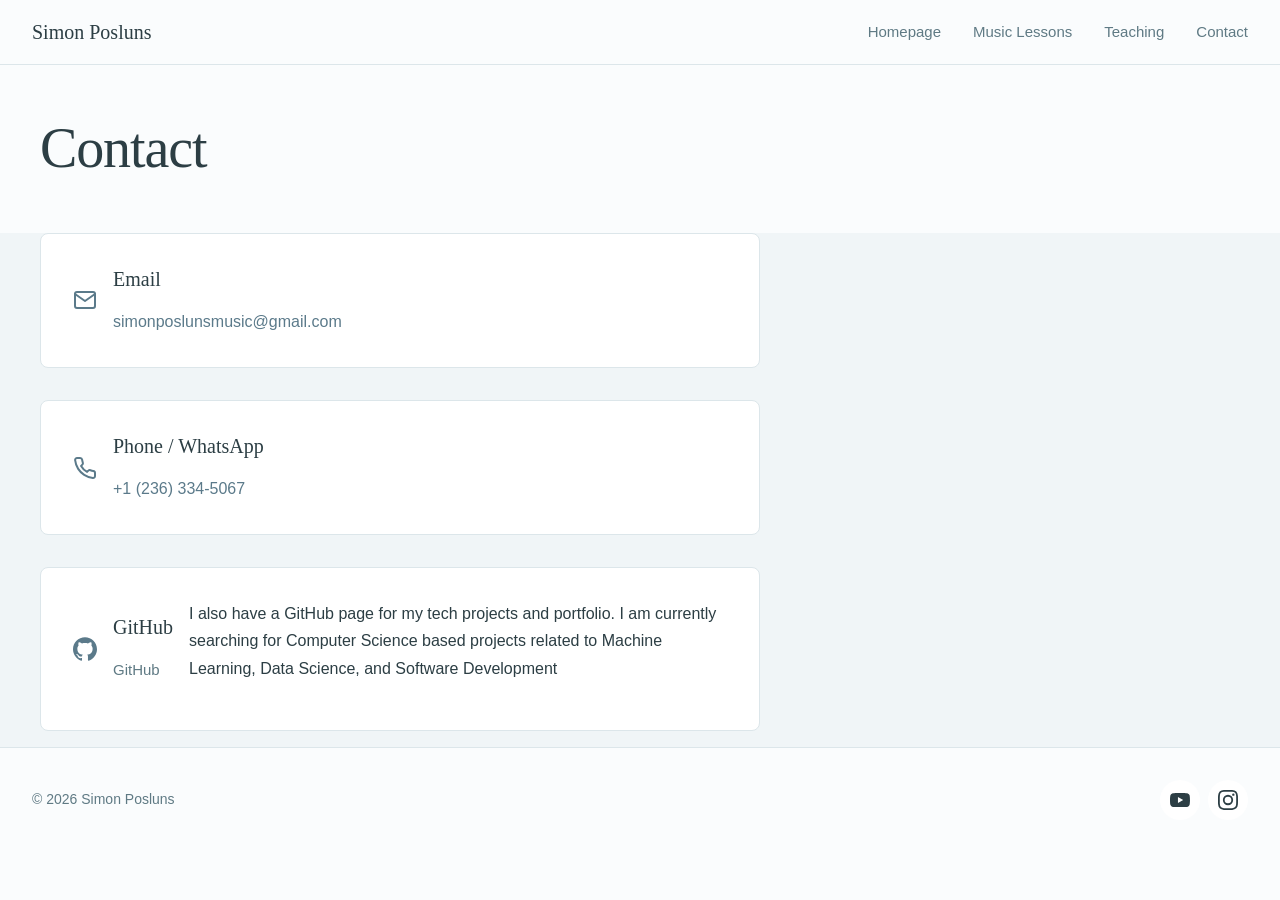
==== contact.html @ f392ac16 "update" ====
<!DOCTYPE html>
<html lang="en">
<head>
    <meta charset="UTF-8">
    <meta name="viewport" content="width=device-width, initial-scale=1.0">
    <meta name="description" content="Contact Simon Posluns">
    <title>Contact - Simon Posluns</title>
    <link rel="stylesheet" href="tooplate-musician-style.css">
</head>
<body>
    <!-- Header -->
    <header class="header">
        <div class="container header-inner">
            <a href="index.html" class="logo">Simon Posluns</a>
            <button class="nav-toggle" aria-label="Toggle navigation" aria-expanded="false">
                <span></span>
                <span></span>
                <span></span>
            </button>
            <nav class="nav" id="nav">
                <ul class="nav-list">
                    <li><a href="index.html" class="nav-link">Homepage</a></li>
                    <li><a href="music-lessons.html" class="nav-link">Music Lessons</a></li>
                    <li><a href="teaching.html" class="nav-link">Teaching</a></li>
                    <li><a href="contact.html" class="nav-link">Contact</a></li>
                </ul>
            </nav>
        </div>
    </header>

    <!-- Hero Section -->
    <section class="hero" id="hero">
        <div class="container">
            <div class="hero-grid">
                <div class="hero-content">
                    <h1>Contact</h1>
                </div>
            </div>
        </div>
    </section>

    <!-- Contact Information Section -->
    <section class="about" id="contact-info">
        <div class="container">
            <div class="contact-details">
                <div class="contact-item github">
                    <svg width="24" height="24" viewBox="0 0 24 24" fill="none" stroke="currentColor" stroke-width="2" stroke-linecap="round" stroke-linejoin="round">
                        <path d="M4 4h16c1.1 0 2 .9 2 2v12c0 1.1-.9 2-2 2H4c-1.1 0-2-.9-2-2V6c0-1.1.9-2 2-2z"></path>
                        <polyline points="22,6 12,13 2,6"></polyline>
                    </svg>
                    <div>
                        <h3>Email</h3>
                        <a href="mailto:simonposlunsmusic@gmail.com">simonposlunsmusic@gmail.com</a>
                    </div>
                </div>
                <div class="contact-item github">
                    <svg width="24" height="24" viewBox="0 0 24 24" fill="none" stroke="currentColor" stroke-width="2" stroke-linecap="round" stroke-linejoin="round">
                        <path d="M22 16.92v3a2 2 0 0 1-2.18 2 19.79 19.79 0 0 1-8.63-3.07 19.5 19.5 0 0 1-6-6 19.79 19.79 0 0 1-3.07-8.67A2 2 0 0 1 4.11 2h3a2 2 0 0 1 2 1.72 12.84 12.84 0 0 0 .7 2.81 2 2 0 0 1-.45 2.11L8.09 9.91a16 16 0 0 0 6 6l1.27-1.27a2 2 0 0 1 2.11-.45 12.84 12.84 0 0 0 2.81.7A2 2 0 0 1 22 16.92z"></path>
                    </svg>
                    <div>
                        <h3>Phone / WhatsApp</h3>
                        <a href="tel:+12363345067">+1 (236) 334-5067</a>
                    </div>
                </div>
                <div class="contact-item github">
                    <svg
                    width="24"
                    height="24"
                    viewBox="0 0 24 24"
                    fill="currentColor"
                    aria-hidden="true"
                    >
                    <path d="M12 0.297c-6.63 0-12 5.373-12 12 0 5.303 3.438 9.8 8.205 11.385 0.6 0.113 0.82-0.258 0.82-0.577 0-0.285-0.01-1.04-0.015-2.04-3.338 0.724-4.042-1.61-4.042-1.61-0.546-1.387-1.333-1.757-1.333-1.757-1.09-0.745 0.082-0.73 0.082-0.73 1.205 0.085 1.84 1.237 1.84 1.237 1.07 1.835 2.809 1.305 3.495 0.998 0.108-0.776 0.418-1.305 0.762-1.605-2.665-0.3-5.466-1.332-5.466-5.93 0-1.31 0.468-2.38 1.235-3.22-0.135-0.303-0.54-1.523 0.105-3.176 0 0 1.005-0.322 3.3 1.23 0.96-0.267 1.98-0.399 3-0.405 1.02 0.006 2.04 0.138 3 0.405 2.28-1.552 3.285-1.23 3.285-1.23 0.645 1.653 0.24 2.873 0.12 3.176 0.765 0.84 1.23 1.91 1.23 3.22 0 4.61-2.805 5.625-5.475 5.92 0.435 0.375 0.825 1.11 0.825 2.235 0 1.61-0.015 2.905-0.015 3.295 0 0.315 0.21 0.69 0.825 0.57C20.565 22.092 24 17.592 24 12.297c0-6.627-5.373-12-12-12"/>
                    </svg>
                    <div>
                        <h3>GitHub</h3>
                        <a href="https://github.com/simonp221" class="nav-link" target="_blank" rel="noopener noreferrer">GitHub</a>
                    </div>
                    <p>I also have a GitHub page for my tech projects and portfolio. I am currently searching for Computer Science based projects related to Machine Learning, Data Science, and Software Development</p>
                </div>
            </div>
        </div>
    </section>

    <!-- Footer -->
    <footer class="footer">
        <div class="container footer-content">
            <p class="footer-copyright">© 2026 Simon Posluns</p>
            <div class="social-links">
                                <a href="https://www.youtube.com/@simonposlunsmusic"
                                class="social-link"
                                aria-label="YouTube"
                                target="_blank"
                                rel="noopener noreferrer">
                                    <svg width="20" height="20" viewBox="0 0 24 24" fill="currentColor">
                                        <path d="M23.498 6.186a3.016 3.016 0 0 0-2.122-2.136C19.505 3.545 12 3.545 12 3.545s-7.505 0-9.377.505A3.017 3.017 0 0 0 .502 6.186C0 8.07 0 12 0 12s0 3.93.502 5.814a3.016 3.016 0 0 0 2.122 2.136c1.871.505 9.376.505 9.376.505s7.505 0 9.377-.505a3.015 3.015 0 0 0 2.122-2.136C24 15.93 24 12 24 12s0-3.93-.502-5.814zM9.545 15.568V8.432L15.818 12l-6.273 3.568z"/>
                                    </svg>
                                </a>

                                <a href="https://www.instagram.com/simonposlunsmusic"
                                class="social-link"
                                aria-label="Instagram"
                                target="_blank"
                                rel="noopener noreferrer">
                                    <svg width="20" height="20" viewBox="0 0 24 24" fill="currentColor">
                                        <path d="M12 2.163c3.204 0 3.584.012 4.85.07 3.252.148 4.771 1.691 4.919 4.919.058 1.265.069 1.645.069 4.849 0 3.205-.012 3.584-.069 4.849-.149 3.225-1.664 4.771-4.919 4.919-1.266.058-1.644.07-4.85.07-3.204 0-3.584-.012-4.849-.07-3.26-.149-4.771-1.699-4.919-4.92-.058-1.265-.07-1.644-.07-4.849 0-3.204.013-3.583.07-4.849.149-3.227 1.664-4.771 4.919-4.919 1.266-.057 1.645-.069 4.849-.069zM12 0C8.741 0 8.333.014 7.053.072 2.695.272.273 2.69.073 7.052.014 8.333 0 8.741 0 12c0 3.259.014 3.668.072 4.948.2 4.358 2.618 6.78 6.98 6.98C8.333 23.986 8.741 24 12 24c3.259 0 3.668-.014 4.948-.072 4.354-.2 6.782-2.618 6.979-6.98.059-1.28.073-1.689.073-4.948 0-3.259-.014-3.667-.072-4.947-.196-4.354-2.617-6.78-6.979-6.98C15.668.014 15.259 0 12 0zm0 5.838a6.162 6.162 0 1 0 0 12.324 6.162 6.162 0 0 0 0-12.324zM12 16a4 4 0 1 1 0-8 4 4 0 0 1 0 8zm6.406-11.845a1.44 1.44 0 1 0 0 2.881 1.44 1.44 0 0 0 0-2.881z"/>
                                    </svg>
                                </a>
                            </div>
    </footer>

    <script src="tooplate-musician-script.js"></script>
</body>
</html>
---- tooplate-musician-style.css ----
@charset "utf-8";
/* CSS Document 

Tooplate 2155 Modern Musician

https://www.tooplate.com/view/2155-modern-musician

*/
:root {
	/* Colors */
	--color-primary: #5b7a8a;
	--color-primary-light: #e8f0f3;
	--color-primary-dark: #3d5561;
	--color-text: #2c3e44;
	--color-text-light: #5f7a84;
	--color-bg: #fafcfd;
	--color-bg-alt: #f0f5f7;
	--color-white: #ffffff;
	--color-border: #dce6ea;

	/* Typography */
	--font-main: -apple-system, BlinkMacSystemFont, "Segoe UI", Roboto, "Helvetica Neue", Arial, sans-serif;
	--font-heading: "Georgia", "Times New Roman", serif;

	/* Spacing */
	--space-xs: 0.5rem;
	--space-sm: 1rem;
	--space-md: 2rem;
	--space-lg: 4rem;
	--space-xl: 6rem;

	/* Layout */
	--max-width: 1400px;
	--border-radius: 8px;
}

/* ===========================================
           Reset & Base Styles
           =========================================== */
*,
*::before,
*::after {
	box-sizing: border-box;
	margin: 0;
	padding: 0;
}

html {
	scroll-behavior: smooth;
}

body {
	font-family: var(--font-main);
	font-size: 1rem;
	line-height: 1.7;
	color: var(--color-text);
	background-color: var(--color-bg);
}

img {
	max-width: 100%;
	height: auto;
	display: block;
}

a {
	color: var(--color-primary);
	text-decoration: none;
	transition: color 0.2s ease;
}

a:hover {
	color: var(--color-primary-dark);
}

/* ===========================================
           Typography
           =========================================== */
h1,
h2,
h3,
h4 {
	font-family: var(--font-heading);
	font-weight: 400;
	line-height: 1.3;
	color: var(--color-text);
}

h1 {
	font-size: clamp(2.5rem, 5vw, 3.5rem);
	letter-spacing: -0.02em;
}

h2 {
	font-size: clamp(1.75rem, 3vw, 2.25rem);
	margin-bottom: var(--space-md);
}

h3 {
	font-size: 1.25rem;
	margin-bottom: var(--space-sm);
}

p {
	margin-bottom: var(--space-sm);
}

/* ===========================================
           Layout Components
           =========================================== */
.container {
	width: 100%;
	max-width: var(--max-width);
	margin: 0 auto;
	padding: 0 var(--space-md);
}

section {
	padding: 0 var(--space-xs);
}

.section-label {
	font-family: var(--font-main);
	font-size: 0.75rem;
	font-weight: 600;
	letter-spacing: 0.1em;
	text-transform: uppercase;
	color: var(--color-primary);
	margin-bottom: var(--space-xs);
}

/* ===========================================
           Buttons
           =========================================== */
.btn {
	display: inline-block;
	padding: 0.875rem 1.75rem;
	font-family: var(--font-main);
	font-size: 0.9375rem;
	font-weight: 500;
	text-align: center;
	border: none;
	border-radius: var(--border-radius);
	cursor: pointer;
	transition: all 0.2s ease;
}

.btn-primary {
	background-color: var(--color-primary);
	color: var(--color-white);
}

.btn-primary:hover {
	background-color: var(--color-primary-dark);
	color: var(--color-white);
}

.btn-secondary {
	background-color: transparent;
	color: var(--color-text);
	border: 1px solid var(--color-border);
}

.btn-secondary:hover {
	background-color: var(--color-bg-alt);
	border-color: var(--color-text-light);
	color: var(--color-text);
}

.btn-group {
	display: flex;
	flex-wrap: wrap;
	gap: var(--space-sm);
}

/* ===========================================
           Header & Navigation
           =========================================== */
.header {
	position: fixed;
	top: 0;
	left: 0;
	right: 0;
	background-color: rgba(250, 252, 253, 0.95);
	backdrop-filter: blur(8px);
	z-index: 100;
	border-bottom: 1px solid var(--color-border);
}

.header-inner {
	display: flex;
	align-items: center;
	justify-content: space-between;
	height: 4rem;
}

.logo {
	font-family: var(--font-heading);
	font-size: 1.25rem;
	color: var(--color-text);
}

.nav-list {
	display: flex;
	gap: var(--space-md);
	list-style: none;
}

.nav-link {
	font-size: 0.9375rem;
	color: var(--color-text-light);
}

.nav-link:hover {
	color: var(--color-text);
}

.nav-toggle {
	display: none;
	background: none;
	border: none;
	cursor: pointer;
	padding: var(--space-xs);
}

.nav-toggle span {
	display: block;
	width: 24px;
	height: 2px;
	background-color: var(--color-text);
	margin: 5px 0;
	transition: 0.2s;
}

/* ===========================================
           Hero Section
           =========================================== */
.hero {
	display: flex;
	align-items: center;
	padding-top: 7rem;
	padding-bottom: 0;
	background-color: var(--color-bg);
}

.hero-grid {
    display: flex;
    flex-direction: column;
    gap: var(--space-lg);
}

.hero-content {
    width: 100%;
    max-width: 100%;
}


.album-showcase {
    max-width: 320px;  /* Smaller size */
    width: 100%;
    align-self: flex-start;  /* Align to the left */
    margin-left: calc(-1 * var(--space-md));  /* Ensure it starts from the left */
}

.hero h1 {
	margin-bottom: var(--space-sm);
}

.hero-description {
	font-size: 1.125rem;
	color: var(--color-text-light);
	margin-bottom: var(--space-md);
	max-width: 100%;
}

.album-cover {
    width: 400px;  /* Smaller artwork */
    height: 400px;
}

.album-cover img {
	width: 100%;
	height: 100%;
	object-fit: cover;
}

.album-reflection {
	position: absolute;
	inset: 0;
	background: linear-gradient(135deg,
			rgba(255, 255, 255, 0.2) 0%,
			rgba(255, 255, 255, 0) 50%);
	pointer-events: none;
}

.audio-visualizer {
	display: flex;
	align-items: flex-end;
	justify-content: center;
	gap: 4px;
	height: 40px;
	padding: var(--space-sm) var(--space-md);
	background-color: var(--color-white);
	border-radius: var(--border-radius);
	border: 1px solid var(--color-border);
}

.audio-visualizer .bar {
	width: 4px;
	background-color: var(--color-primary);
	border-radius: 2px;
	height: 8px;
	transition: height 0.1s ease;
}

.audio-visualizer.playing .bar {
	animation: visualizer 0.5s ease-in-out infinite alternate;
}

.audio-visualizer .bar:nth-child(1) {
	height: 12px;
	animation-delay: 0s;
}

.audio-visualizer .bar:nth-child(2) {
	height: 20px;
	animation-delay: 0.1s;
}

.audio-visualizer .bar:nth-child(3) {
	height: 16px;
	animation-delay: 0.15s;
}

.audio-visualizer .bar:nth-child(4) {
	height: 28px;
	animation-delay: 0.2s;
}

.audio-visualizer .bar:nth-child(5) {
	height: 24px;
	animation-delay: 0.05s;
}

.audio-visualizer .bar:nth-child(6) {
	height: 32px;
	animation-delay: 0.25s;
}

.audio-visualizer .bar:nth-child(7) {
	height: 28px;
	animation-delay: 0.1s;
}

.audio-visualizer .bar:nth-child(8) {
	height: 20px;
	animation-delay: 0.3s;
}

.audio-visualizer .bar:nth-child(9) {
	height: 24px;
	animation-delay: 0.15s;
}

.audio-visualizer .bar:nth-child(10) {
	height: 16px;
	animation-delay: 0.2s;
}

.audio-visualizer .bar:nth-child(11) {
	height: 20px;
	animation-delay: 0.05s;
}

.audio-visualizer .bar:nth-child(12) {
	height: 12px;
	animation-delay: 0.25s;
}

@keyframes visualizer {
	0% {
		transform: scaleY(0.3);
	}

	100% {
		transform: scaleY(1);
	}
}

.album-info-card {
	text-align: center;
}

.album-badge {
	display: inline-block;
	padding: 4px 12px;
	font-size: 0.6875rem;
	font-weight: 600;
	letter-spacing: 0.05em;
	text-transform: uppercase;
	color: var(--color-primary);
	background-color: var(--color-primary-light);
	border-radius: 20px;
	margin-bottom: var(--space-xs);
}

.album-info-card h3 {
	font-family: var(--font-heading);
	font-size: 1.25rem;
	margin-bottom: 4px;
}

.album-info-card p {
	font-size: 0.875rem;
	color: var(--color-text-light);
	margin-bottom: 0;
}

@media (min-width: 900px) {
	.hero-grid {
		grid-template-columns: 1fr 1fr;
		gap: var(--space-xl);
	}

	.album-cover {
		width: 200px;
		height: 200px;
	}
}

/* Track Row Layout */
.track-row {
    display: flex;
    align-items: center;
    gap: var(--space-sm);
    margin-bottom: var(--space-md);
}

/* Adjust audio player for new layout */
.track-row .audio-player {
    flex: 1;
    max-width: 500px;
    margin-bottom: 0;
}

/* Album Artwork */
.album-artwork {
    width: 100px;
    height: 100px;
    border-radius: var(--border-radius);
    overflow: hidden;
    flex-shrink: 0;
    box-shadow: 0 4px 12px rgba(0, 0, 0, 0.15);
}

.album-artwork img {
    width: 100%;
    height: 100%;
    object-fit: cover;
}

/* Remove old hero visual */
.hero-visual {
    display: none;
}

/* Adjust section label spacing */
.hero-content .section-label {
    display: block;
    margin-top: var(--space-md);
    margin-bottom: var(--space-sm);
	max-width: 100%;
}

/* Responsive adjustments */
@media (max-width: 640px) {
    .track-row {
        flex-direction: column;
        align-items: flex-start;
    }
    
    .track-row .audio-player {
        max-width: 100%;
        width: 100%;
    }
    
    .album-artwork {
        width: 80px;
        height: 80px;
    }
}

/* ===========================================
           Audio Player
           =========================================== */
.audio-player {
	display: flex;
	align-items: center;
	gap: 1rem;
	padding: 1rem 2rem;
	background-color: var(--color-white);
	border: 1px solid var(--color-border);
	border-radius: var(--border-radius);
	margin-bottom: var(--space-md);
	max-width: 2000px;
	min-height: 100px;
	user-select: none;
}

.audio-play-btn {
	width: 44px;
	height: 44px;
	min-width: 44px;
	display: flex;
	align-items: center;
	justify-content: center;
	background-color: var(--color-primary);
	color: var(--color-white);
	border: none;
	border-radius: 50%;
	cursor: pointer;
	transition: background-color 0.2s ease, transform 0.1s ease;
}

.audio-play-btn:hover {
	background-color: var(--color-primary-dark);
}

.audio-play-btn:active {
	transform: scale(0.95);
}

.audio-info {
	flex: 1;
	min-width: 0;
}

.audio-track-row {
	display: flex;
	align-items: flex-start;
	justify-content: space-between;
	gap: var(--space-sm);
	margin-bottom: 8px;
}

.audio-track-info {
	display: flex;
	flex-direction: column;
}

.audio-title {
	font-size: 0.9375rem;
	font-weight: 600;
	color: var(--color-text);
	white-space: normal;
	line-height: 1.4; 
}

.audio-artist {
	font-size: 0.75rem;
	color: var(--color-text-light);
}

.audio-progress-wrap {
	display: flex;
	flex-direction: column;
	gap: 6px;
}

.audio-progress-bar {
	position: relative;
	height: 6px;
	cursor: pointer;
	padding: 8px 0;
	margin: -8px 0;
}

.audio-progress-bg {
	position: absolute;
	top: 50%;
	left: 0;
	right: 0;
	height: 6px;
	transform: translateY(-50%);
	background-color: var(--color-bg-alt);
	border-radius: 3px;
}

.audio-progress {
	position: absolute;
	top: 50%;
	left: 0;
	height: 6px;
	width: 0%;
	transform: translateY(-50%);
	background-color: var(--color-primary);
	border-radius: 3px;
	pointer-events: none;
}

.audio-progress-handle {
	position: absolute;
	top: 50%;
	left: 0%;
	width: 16px;
	height: 16px;
	background-color: var(--color-primary);
	border: 2px solid var(--color-white);
	border-radius: 50%;
	transform: translate(-50%, -50%);
	box-shadow: 0 2px 6px rgba(0, 0, 0, 0.2);
	cursor: grab;
	transition: transform 0.1s ease;
}

.audio-progress-handle:hover,
.audio-progress-handle.dragging {
	transform: translate(-50%, -50%) scale(1.2);
}

.audio-progress-handle.dragging {
	cursor: grabbing;
}

.audio-time {
	display: flex;
	justify-content: space-between;
	font-size: 0.6875rem;
	color: var(--color-text-light);
	font-variant-numeric: tabular-nums;
}

/* Volume Control */
.volume-control {
	display: none;
	align-items: center;
	gap: 6px;
}

.volume-icon {
	color: var(--color-text-light);
	flex-shrink: 0;
}

.volume-slider {
	-webkit-appearance: none;
	appearance: none;
	width: 50px;
	height: 3px;
	background: var(--color-bg-alt);
	border-radius: 2px;
	outline: none;
	cursor: pointer;
}

.volume-slider::-webkit-slider-thumb {
	-webkit-appearance: none;
	appearance: none;
	width: 10px;
	height: 10px;
	background: var(--color-primary);
	border-radius: 50%;
	cursor: pointer;
	transition: transform 0.1s ease;
}

.volume-slider::-webkit-slider-thumb:hover {
	transform: scale(1.2);
}

.volume-slider::-moz-range-thumb {
	width: 10px;
	height: 10px;
	background: var(--color-primary);
	border: none;
	border-radius: 50%;
	cursor: pointer;
}

@media (min-width: 400px) {
	.volume-control {
		display: flex;
	}
}

.contact-details {
    display: flex;
    flex-direction: row;  /* Change from column to row */
    gap: var(--space-md);
    margin-top: var(--space-md);
    flex-wrap: wrap;  /* Allow wrapping on smaller screens */
}

.contact-item {
    display: flex;
    align-items: center;  /* Change from flex-start to center */
    gap: var(--space-sm);
    padding: var(--space-md);
    background-color: var(--color-white);
    border: 1px solid var(--color-border);
    border-radius: var(--border-radius);
    flex: 1;  /* Make items equal width */
    min-width: 250px;  /* Prevent them from getting too narrow */
}

.contact-item svg {
    color: var(--color-primary);
    flex-shrink: 0;
    margin-top: 0;  /* Remove the margin-top */
}

.contact-item.github {
    flex: 0 0 60%;
}

/* ===========================================
           About Section
           =========================================== */
.about {
	background-color: var(--color-bg-alt);
	padding-bottom: var(--space-sm);
}


.about-grid {
	display: grid;
	grid-template-columns: 1fr;
	gap: var(--space-lg);
	align-items: center;
}

.about-image {
	aspect-ratio: 4 / 5;
	background-color: var(--color-border);
	border-radius: var(--border-radius);
	overflow: hidden;
	max-width: 280px;
}

.about-image img {
	width: 100%;
	height: 100%;
	object-fit: cover;
}

@media (min-width: 768px) {
	.about-image {
		max-width: none;
	}
}

.about-text p {
	color: var(--color-text-light);
	font-size: 1.0625rem;
}

.about-text p:last-child {
	margin-bottom: 0;
}

.about-text p.about-note {
	font-size: 0.875rem;
	color: var(--color-text-light);
	margin-top: var(--space-md);
	padding: var(--space-sm);
	background-color: var(--color-bg);
	border: 1px solid var(--color-border);
	border-radius: var(--border-radius);
	max-width: 100%;
}

/* About Inline Section
*/

/* About Inline Section */
.about-inline {
    margin: var(--space-md) 0;
    padding: var(--space-md) 0;
    border-top: 1px solid var(--color-border);
    border-bottom: 1px solid var(--color-border);
}

.about-inline-grid {
    display: grid;
    grid-template-columns: 1fr;
    gap: var(--space-md);
    align-items: start;
}

.about-inline-image {
    width: 100%;
	max-width: 500px;
    height: auto;
    border-radius: var(--border-radius);
    overflow: hidden;
    box-shadow: 0 4px 12px rgba(0, 0, 0, 0.1);
}

.about-inline-image img {
    width: 100%;
    height: 100%;
    object-fit: cover;
}

.about-inline-text {
    max-width: 100%;  /* Allow full width */
}

.about-inline-text h2 {
    font-size: 1.5rem;
    margin-bottom: var(--space-sm);
}

.about-inline-text p {
    color: var(--color-text-light);
    font-size: 1rem;
    margin-bottom: var(--space-sm);
}

/* Desktop layout - image on left, text on right */
@media (min-width: 768px) {
    .about-inline-grid {
        grid-template-columns: 200px 1fr;
        gap: var(--space-lg);
    }
}


/* Two column
*/

/* Hero two-column layout */
.hero-header {
    margin-bottom: var(--space-lg);
}

.hero-two-column {
    display: grid;
    grid-template-columns: 1fr;
    gap: var(--space-xl);
}

.hero-tracks {
    width: 100%;
}

.hero-about {
    width: 100%;
}

/* Desktop layout - side by side */
@media (min-width: 1024px) {
    .hero-two-column {
        grid-template-columns: 1fr 1fr;
        gap: var(--space-xl);
    }
}

/* Adjust about inline for this layout */
.hero-about .about-inline {
    border: none;
    padding: 0;
    margin: 0;
}

.hero-about .about-inline-grid {
    grid-template-columns: 1fr;
}

.hero-about .about-inline-image {
    width: 100%;
    max-width: 500px;
    height: auto;
    aspect-ratio: auto;
	margin: 0 auto;
}

/* Make audio players use full width */
.hero-tracks .audio-player {
    max-width: 100%;
}

.hero-tracks .track-row {
    max-width: 100%;
}

.notation-grid {
    display: grid;
    grid-template-columns: 1fr;
    gap: var(--space-md);
    margin-top: var(--space-md);
}

.notation-category {
    padding: var(--space-md);
    background-color: var(--color-white);
    border: 1px solid var(--color-border);
    border-radius: var(--border-radius);
}

.notation-category h3 {
    color: var(--color-primary);
    margin-bottom: var(--space-sm);
}

.notation-list {
    list-style: none;
    display: flex;
    flex-direction: column;
    gap: var(--space-xs);
}

.notation-list li {
    display: flex;
    justify-content: space-between;
    align-items: center;
    padding: var(--space-xs) 0;
    border-bottom: 1px solid var(--color-bg-alt);
}

.notation-list li:last-child {
    border-bottom: none;
}

@media (min-width: 768px) {
    .notation-grid {
        grid-template-columns: repeat(2, 1fr);
    }
}

/* Gallery Grid */
.gallery-grid {
    display: grid;
    grid-template-columns: repeat(auto-fill, minmax(250px, 1fr));
    gap: var(--space-md);
    margin-top: var(--space-md);
}

.gallery-item {
    position: relative;
    overflow: hidden;
    border-radius: var(--border-radius);
    cursor: pointer;
    aspect-ratio: 4/3;
    background-color: var(--color-border);
    transition: transform 0.2s ease, box-shadow 0.2s ease;
}

.gallery-item:hover {
    transform: scale(1.05);
    box-shadow: 0 8px 24px rgba(0, 0, 0, 0.15);
}

.gallery-item img {
    width: 100%;
    height: 100%;
    object-fit: cover;
}

/* Lightbox */
.lightbox {
    display: none;
    position: fixed;
    z-index: 1000;
    top: 0;
    left: 0;
    width: 100%;
    height: 100%;
    background-color: rgba(0, 0, 0, 0.95);
    justify-content: center;
    align-items: center;
    flex-direction: column;
}

.lightbox-content {
    max-width: 90%;
    max-height: 80vh;
    object-fit: contain;
    border-radius: var(--border-radius);
}

.lightbox-close {
    position: absolute;
    top: 20px;
    right: 40px;
    color: white;
    font-size: 40px;
    font-weight: bold;
    cursor: pointer;
    transition: color 0.2s;
}

.lightbox-close:hover {
    color: var(--color-primary);
}

.lightbox-prev,
.lightbox-next {
    position: absolute;
    top: 50%;
    transform: translateY(-50%);
    color: white;
    font-size: 40px;
    font-weight: bold;
    padding: 20px;
    cursor: pointer;
    user-select: none;
    transition: color 0.2s;
}

.lightbox-prev:hover,
.lightbox-next:hover {
    color: var(--color-primary);
}

.lightbox-prev {
    left: 20px;
}

.lightbox-next {
    right: 20px;
}

.lightbox-caption {
    color: white;
    text-align: center;
    padding: 20px;
    font-size: 1rem;
}


/* ===========================================
           Services Section
           =========================================== */
.services-grid {
	display: grid;
	grid-template-columns: 1fr;
	gap: var(--space-md);
}

.service-card {
	padding: var(--space-md);
	background-color: var(--color-white);
	border: 1px solid var(--color-border);
	border-radius: var(--border-radius);
	transition: border-color 0.2s ease;
}

.service-card:hover {
	border-color: var(--color-primary);
}

.service-icon {
	width: 64px;
	height: 64px;
	display: flex;
	align-items: center;
	justify-content: center;
	background-color: var(--color-primary-light);
	border-radius: var(--border-radius);
	margin-bottom: var(--space-sm);
	color: var(--color-primary);
}

.service-icon svg {
	width: 32px;
	height: 32px;
}

.service-card p {
	color: var(--color-text-light);
	margin-bottom: var(--space-sm);
}

.btn-small {
	display: inline-block;
	padding: 0.5rem 1rem;
	font-size: 0.8125rem;
	font-weight: 500;
	color: var(--color-primary);
	background-color: transparent;
	border: 1px solid var(--color-primary);
	border-radius: var(--border-radius);
	transition: all 0.2s ease;
}

.btn-small:hover {
	background-color: var(--color-primary);
	color: var(--color-white);
}

/* ===========================================
           Featured Work Section
           =========================================== */
.work {
	background-color: var(--color-bg-alt);
}

.work-grid {
	display: grid;
	grid-template-columns: 1fr;
	gap: var(--space-md);
}

.work-card {
	background-color: var(--color-white);
	border-radius: var(--border-radius);
	overflow: hidden;
	border: 1px solid var(--color-border);
	transition: transform 0.2s ease, box-shadow 0.2s ease;
}

.work-card:hover {
	transform: translateY(-4px);
	box-shadow: 0 12px 32px rgba(0, 0, 0, 0.08);
}

.work-image {
	aspect-ratio: 16 / 10;
	background-color: var(--color-border);
	overflow: hidden;
}

.work-image img {
	width: 100%;
	height: 100%;
	object-fit: cover;
}

.work-info {
	padding: var(--space-sm) var(--space-md) var(--space-md);
}

.work-category {
	font-size: 0.75rem;
	font-weight: 600;
	letter-spacing: 0.05em;
	text-transform: uppercase;
	color: var(--color-primary);
	margin-bottom: var(--space-xs);
}

.work-info h3 {
	margin-bottom: var(--space-xs);
}

.work-info p {
	color: var(--color-text-light);
	font-size: 0.9375rem;
	margin-bottom: 0;
}

/* ===========================================
           Testimonials Section
           =========================================== */
.testimonials-grid {
	display: grid;
	grid-template-columns: 1fr;
	gap: var(--space-md);
}

.testimonial-card {
	display: grid;
	grid-template-columns: 120px 1fr;
	gap: var(--space-md);
	padding: var(--space-md);
	background-color: var(--color-white);
	border: 1px solid var(--color-border);
	border-radius: var(--border-radius);
	align-items: center;
}

.testimonial-author {
	display: flex;
	flex-direction: column;
	align-items: center;
	text-align: center;
	gap: 2px;
	width: 120px;
}

.testimonial-avatar {
	width: 60px;
	height: 60px;
	background-color: var(--color-primary-light);
	border-radius: 50%;
	overflow: hidden;
	flex-shrink: 0;
	margin-bottom: 6px;
}

.testimonial-name {
	font-weight: 600;
	color: var(--color-text);
	font-size: 0.9375rem;
	margin: 0;
}

.testimonial-role {
	font-size: 0.6875rem;
	color: var(--color-text-light);
	margin: 0;
}

.testimonial-text {
	font-family: var(--font-heading);
	font-size: 0.9375rem;
	font-style: italic;
	color: var(--color-text);
	margin-bottom: 0;
	line-height: 1.5;
}

.testimonial-avatar img {
	width: 100%;
	height: 100%;
	object-fit: cover;
}

.testimonial-name {
	font-weight: 600;
	color: var(--color-text);
}

.testimonial-role {
	font-size: 0.8rem;
	color: var(--color-text-light);
}

/* ===========================================
           Contact Section
           =========================================== */
.contact {
	background-color: var(--color-primary-light);
	padding: var(--space-xl) 0;
}

.contact-grid {
	display: grid;
	grid-template-columns: 1fr;
	gap: var(--space-md);
	align-items: center;
}

.contact-info h2 {
	margin-bottom: var(--space-xs);
}

.contact-info p {
	color: var(--color-text-light);
	margin-bottom: var(--space-sm);
}

.contact-form {
	display: flex;
	flex-direction: column;
	gap: var(--space-sm);
}

.form-row {
	display: grid;
	grid-template-columns: 1fr;
	gap: var(--space-sm);
}

.form-input {
	padding: 0.75rem 1rem;
	font-family: var(--font-main);
	font-size: 0.9375rem;
	border: 1px solid var(--color-border);
	border-radius: var(--border-radius);
	background-color: var(--color-white);
	transition: border-color 0.2s ease;
}

.form-input:focus {
	outline: none;
	border-color: var(--color-primary);
}

.form-textarea {
	resize: vertical;
	min-height: 80px;
}

.contact-form .btn {
	align-self: flex-start;
}

.social-links {
	display: flex;
	gap: var(--space-xs);
}

.social-link {
	width: 40px;
	height: 40px;
	display: flex;
	align-items: center;
	justify-content: center;
	background-color: var(--color-white);
	border-radius: 50%;
	color: var(--color-text);
	transition: background-color 0.2s ease, color 0.2s ease;
}

.social-link:hover {
	background-color: var(--color-primary);
	color: var(--color-white);
}

@media (min-width: 640px) {
	.form-row {
		grid-template-columns: 1fr 1fr;
	}
}

@media (min-width: 768px) {
	.contact-grid {
		grid-template-columns: 1fr 1.5fr;
		gap: var(--space-lg);
	}
}

/* ===========================================
           Newsletter Section
           =========================================== */
.newsletter {
	background-color: var(--color-bg);
	padding: var(--space-lg) 0;
	border-top: 1px solid var(--color-border);
}

.newsletter-grid {
	display: grid;
	grid-template-columns: 1fr;
	gap: var(--space-md);
	align-items: center;
}

.newsletter-content {
	text-align: center;
}

.newsletter-content h3 {
	font-size: clamp(1.75rem, 3vw, 2.25rem);
	margin-bottom: var(--space-xs);
}

.newsletter-content p {
	color: var(--color-text-light);
	font-size: 0.9375rem;
	margin-bottom: var(--space-md);
}

.newsletter-form {
	display: flex;
	flex-direction: column;
	gap: var(--space-sm);
	max-width: 360px;
	margin: 0 auto;
}

.newsletter-map {
	height: 200px;
	border-radius: var(--border-radius);
	overflow: hidden;
	background-color: var(--color-bg-alt);
}

@media (min-width: 480px) {
	.newsletter-form {
		flex-direction: row;
		max-width: 400px;
	}

	.newsletter-form .form-input {
		flex: 1;
	}

	.newsletter-form .btn {
		flex-shrink: 0;
	}
}

@media (min-width: 768px) {
	.newsletter-grid {
		grid-template-columns: 1fr 2fr;
		gap: var(--space-lg);
	}

	.newsletter-map {
		height: 100%;
		min-height: 180px;
	}
}

/* ===========================================
           Footer
           =========================================== */
.footer {
	padding: var(--space-md) 0;
	background-color: var(--color-bg);
	border-top: 1px solid var(--color-border);
}

.footer-content {
	display: flex;
	align-items: center;
	justify-content: space-between;
	flex-wrap: wrap;
	gap: var(--space-sm);
}

.footer-copyright {
	font-size: 0.875rem;
	color: var(--color-text-light);
	margin: 0;
}

.footer-credit {
	font-size: 0.875rem;
	color: var(--color-text-light);
}

.footer-credit:hover {
	color: var(--color-primary);
}

/* ===========================================
           Responsive Design
           =========================================== */
@media (min-width: 640px) {
	.services-grid {
		grid-template-columns: repeat(2, 1fr);
	}

	.work-grid {
		grid-template-columns: repeat(2, 1fr);
	}
}

@media (min-width: 768px) {
	.about-grid {
		grid-template-columns: 1fr 1.5fr;
	}

	.services-grid {
		grid-template-columns: repeat(3, 1fr);
	}

	.work-grid {
		grid-template-columns: repeat(3, 1fr);
	}
	.testimonials-grid {
		grid-template-columns: repeat(2, 1fr);
	}
}

@media (max-width: 767px) {
	.nav {
		position: fixed;
		top: 4rem;
		left: 0;
		right: 0;
		background-color: var(--color-bg);
		border-bottom: 1px solid var(--color-border);
		padding: var(--space-md);
		transform: translateY(-100%);
		opacity: 0;
		visibility: hidden;
		transition: all 0.3s ease;
		overflow-y: auto;
		max-height: calc(100vh - 4rem);
		max-height: calc(100dvh - 4rem);
	}

	.nav.active {
		transform: translateY(0);
		opacity: 1;
		visibility: visible;
	}

	.nav-list {
		flex-direction: column;
		gap: var(--space-sm);
	}

	.nav-toggle {
		display: block;
	}
}
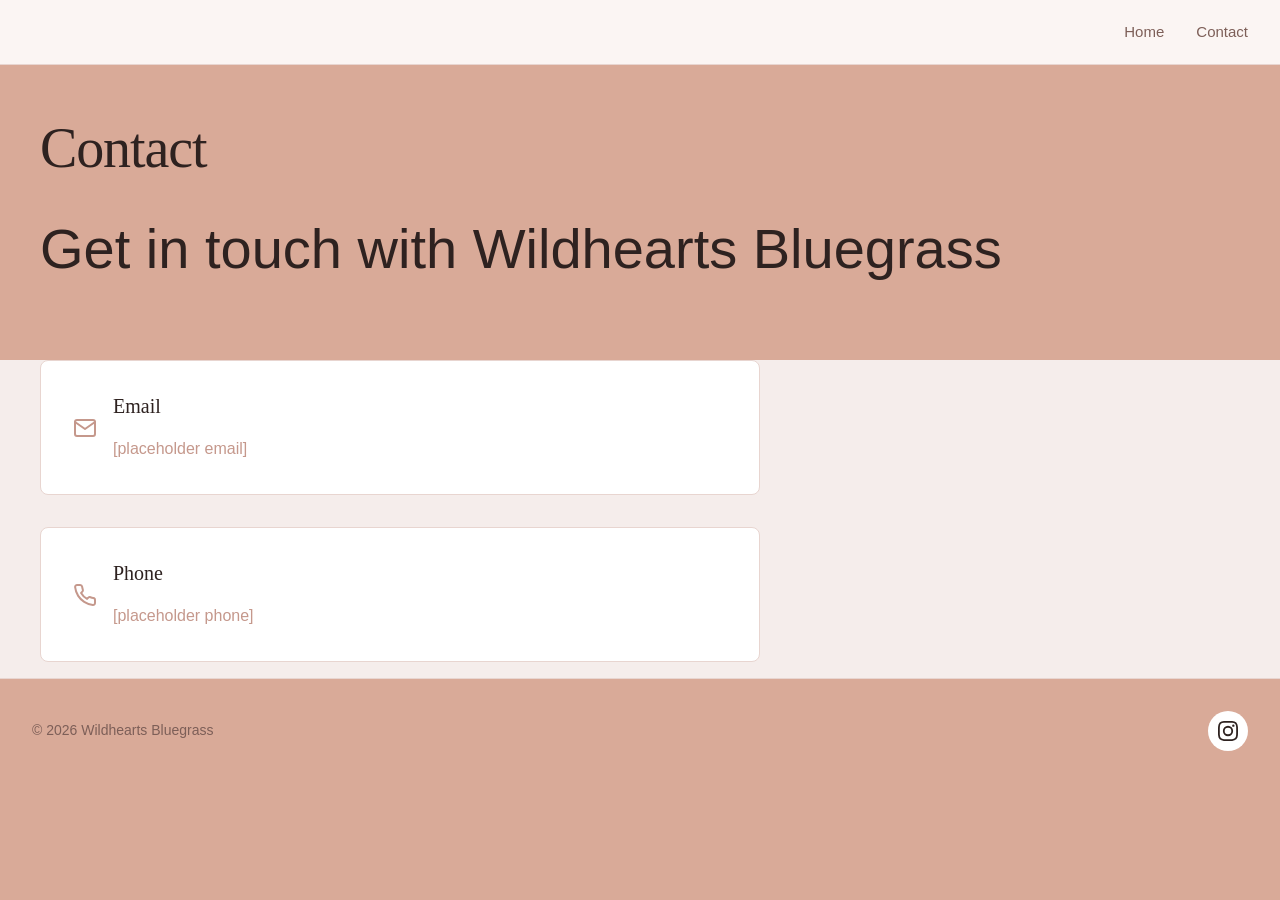
==== commit 270415b2: "update" ====
--- a/contact.html
+++ b/contact.html
@@ -3,15 +3,14 @@
 <head>
     <meta charset="UTF-8">
     <meta name="viewport" content="width=device-width, initial-scale=1.0">
-    <meta name="description" content="Contact Simon Posluns">
-    <title>Contact - Simon Posluns</title>
+    <meta name="description" content="Contact Wildhearts Bluegrass">
+    <title>Contact - Wildhearts Bluegrass</title>
     <link rel="stylesheet" href="tooplate-musician-style.css">
 </head>
 <body>
     <!-- Header -->
     <header class="header">
         <div class="container header-inner">
-            <a href="index.html" class="logo">Simon Posluns</a>
             <button class="nav-toggle" aria-label="Toggle navigation" aria-expanded="false">
                 <span></span>
                 <span></span>
@@ -19,9 +18,7 @@
             </button>
             <nav class="nav" id="nav">
                 <ul class="nav-list">
-                    <li><a href="index.html" class="nav-link">Homepage</a></li>
-                    <li><a href="music-lessons.html" class="nav-link">Music Lessons</a></li>
-                    <li><a href="teaching.html" class="nav-link">Teaching</a></li>
+                    <li><a href="index.html" class="nav-link">Home</a></li>
                     <li><a href="contact.html" class="nav-link">Contact</a></li>
                 </ul>
             </nav>
@@ -34,6 +31,7 @@
             <div class="hero-grid">
                 <div class="hero-content">
                     <h1>Contact</h1>
+                    <p class="hero-description">Get in touch with Wildhearts Bluegrass</p>
                 </div>
             </div>
         </div>
@@ -50,7 +48,7 @@
                     </svg>
                     <div>
                         <h3>Email</h3>
-                        <a href="mailto:simonposlunsmusic@gmail.com">simonposlunsmusic@gmail.com</a>
+                        <a href="mailto:placeholder@email.com">[placeholder email]</a>
                     </div>
                 </div>
                 <div class="contact-item github">
@@ -58,25 +56,9 @@
                         <path d="M22 16.92v3a2 2 0 0 1-2.18 2 19.79 19.79 0 0 1-8.63-3.07 19.5 19.5 0 0 1-6-6 19.79 19.79 0 0 1-3.07-8.67A2 2 0 0 1 4.11 2h3a2 2 0 0 1 2 1.72 12.84 12.84 0 0 0 .7 2.81 2 2 0 0 1-.45 2.11L8.09 9.91a16 16 0 0 0 6 6l1.27-1.27a2 2 0 0 1 2.11-.45 12.84 12.84 0 0 0 2.81.7A2 2 0 0 1 22 16.92z"></path>
                     </svg>
                     <div>
-                        <h3>Phone / WhatsApp</h3>
-                        <a href="tel:+12363345067">+1 (236) 334-5067</a>
+                        <h3>Phone</h3>
+                        <a href="tel:+10000000000">[placeholder phone]</a>
                     </div>
-                </div>
-                <div class="contact-item github">
-                    <svg
-                    width="24"
-                    height="24"
-                    viewBox="0 0 24 24"
-                    fill="currentColor"
-                    aria-hidden="true"
-                    >
-                    <path d="M12 0.297c-6.63 0-12 5.373-12 12 0 5.303 3.438 9.8 8.205 11.385 0.6 0.113 0.82-0.258 0.82-0.577 0-0.285-0.01-1.04-0.015-2.04-3.338 0.724-4.042-1.61-4.042-1.61-0.546-1.387-1.333-1.757-1.333-1.757-1.09-0.745 0.082-0.73 0.082-0.73 1.205 0.085 1.84 1.237 1.84 1.237 1.07 1.835 2.809 1.305 3.495 0.998 0.108-0.776 0.418-1.305 0.762-1.605-2.665-0.3-5.466-1.332-5.466-5.93 0-1.31 0.468-2.38 1.235-3.22-0.135-0.303-0.54-1.523 0.105-3.176 0 0 1.005-0.322 3.3 1.23 0.96-0.267 1.98-0.399 3-0.405 1.02 0.006 2.04 0.138 3 0.405 2.28-1.552 3.285-1.23 3.285-1.23 0.645 1.653 0.24 2.873 0.12 3.176 0.765 0.84 1.23 1.91 1.23 3.22 0 4.61-2.805 5.625-5.475 5.92 0.435 0.375 0.825 1.11 0.825 2.235 0 1.61-0.015 2.905-0.015 3.295 0 0.315 0.21 0.69 0.825 0.57C20.565 22.092 24 17.592 24 12.297c0-6.627-5.373-12-12-12"/>
-                    </svg>
-                    <div>
-                        <h3>GitHub</h3>
-                        <a href="https://github.com/simonp221" class="nav-link" target="_blank" rel="noopener noreferrer">GitHub</a>
-                    </div>
-                    <p>I also have a GitHub page for my tech projects and portfolio. I am currently searching for Computer Science based projects related to Machine Learning, Data Science, and Software Development</p>
                 </div>
             </div>
         </div>
@@ -85,30 +67,17 @@
     <!-- Footer -->
     <footer class="footer">
         <div class="container footer-content">
-            <p class="footer-copyright">© 2026 Simon Posluns</p>
+            <p class="footer-copyright">© 2026 Wildhearts Bluegrass</p>
             <div class="social-links">
-                                <a href="https://www.youtube.com/@simonposlunsmusic"
-                                class="social-link"
-                                aria-label="YouTube"
-                                target="_blank"
-                                rel="noopener noreferrer">
-                                    <svg width="20" height="20" viewBox="0 0 24 24" fill="currentColor">
-                                        <path d="M23.498 6.186a3.016 3.016 0 0 0-2.122-2.136C19.505 3.545 12 3.545 12 3.545s-7.505 0-9.377.505A3.017 3.017 0 0 0 .502 6.186C0 8.07 0 12 0 12s0 3.93.502 5.814a3.016 3.016 0 0 0 2.122 2.136c1.871.505 9.376.505 9.376.505s7.505 0 9.377-.505a3.015 3.015 0 0 0 2.122-2.136C24 15.93 24 12 24 12s0-3.93-.502-5.814zM9.545 15.568V8.432L15.818 12l-6.273 3.568z"/>
-                                    </svg>
-                                </a>
-
-                                <a href="https://www.instagram.com/simonposlunsmusic"
-                                class="social-link"
-                                aria-label="Instagram"
-                                target="_blank"
-                                rel="noopener noreferrer">
-                                    <svg width="20" height="20" viewBox="0 0 24 24" fill="currentColor">
-                                        <path d="M12 2.163c3.204 0 3.584.012 4.85.07 3.252.148 4.771 1.691 4.919 4.919.058 1.265.069 1.645.069 4.849 0 3.205-.012 3.584-.069 4.849-.149 3.225-1.664 4.771-4.919 4.919-1.266.058-1.644.07-4.85.07-3.204 0-3.584-.012-4.849-.07-3.26-.149-4.771-1.699-4.919-4.92-.058-1.265-.07-1.644-.07-4.849 0-3.204.013-3.583.07-4.849.149-3.227 1.664-4.771 4.919-4.919 1.266-.057 1.645-.069 4.849-.069zM12 0C8.741 0 8.333.014 7.053.072 2.695.272.273 2.69.073 7.052.014 8.333 0 8.741 0 12c0 3.259.014 3.668.072 4.948.2 4.358 2.618 6.78 6.98 6.98C8.333 23.986 8.741 24 12 24c3.259 0 3.668-.014 4.948-.072 4.354-.2 6.782-2.618 6.979-6.98.059-1.28.073-1.689.073-4.948 0-3.259-.014-3.667-.072-4.947-.196-4.354-2.617-6.78-6.979-6.98C15.668.014 15.259 0 12 0zm0 5.838a6.162 6.162 0 1 0 0 12.324 6.162 6.162 0 0 0 0-12.324zM12 16a4 4 0 1 1 0-8 4 4 0 0 1 0 8zm6.406-11.845a1.44 1.44 0 1 0 0 2.881 1.44 1.44 0 0 0 0-2.881z"/>
-                                    </svg>
-                                </a>
-                            </div>
+                <a href="https://www.instagram.com/wildhearts.bluegrass/" class="social-link" aria-label="Instagram" target="_blank" rel="noopener noreferrer">
+                    <svg width="20" height="20" viewBox="0 0 24 24" fill="currentColor">
+                        <path d="M12 2.163c3.204 0 3.584.012 4.85.07 3.252.148 4.771 1.691 4.919 4.919.058 1.265.069 1.645.069 4.849 0 3.205-.012 3.584-.069 4.849-.149 3.225-1.664 4.771-4.919 4.919-1.266.058-1.644.07-4.85.07-3.204 0-3.584-.012-4.849-.07-3.26-.149-4.771-1.699-4.919-4.92-.058-1.265-.07-1.644-.07-4.849 0-3.204.013-3.583.07-4.849.149-3.227 1.664-4.771 4.919-4.919 1.266-.057 1.645-.069 4.849-.069zM12 0C8.741 0 8.333.014 7.053.072 2.695.272.273 2.69.073 7.052.014 8.333 0 8.741 0 12c0 3.259.014 3.668.072 4.948.2 4.358 2.618 6.78 6.98 6.98C8.333 23.986 8.741 24 12 24c3.259 0 3.668-.014 4.948-.072 4.354-.2 6.782-2.618 6.979-6.98.059-1.28.073-1.689.073-4.948 0-3.259-.014-3.667-.072-4.947-.196-4.354-2.617-6.78-6.979-6.98C15.668.014 15.259 0 12 0zm0 5.838a6.162 6.162 0 1 0 0 12.324 6.162 6.162 0 0 0 0-12.324zM12 16a4 4 0 1 1 0-8 4 4 0 0 1 0 8zm6.406-11.845a1.44 1.44 0 1 0 0 2.881 1.44 1.44 0 0 0 0-2.881z"/>
+                    </svg>
+                </a>
+            </div>
+        </div>
     </footer>
 
     <script src="tooplate-musician-script.js"></script>
 </body>
-</html>+</html>
--- a/tooplate-musician-style.css
+++ b/tooplate-musician-style.css
@@ -8,15 +8,15 @@
 */
 :root {
 	/* Colors */
-	--color-primary: #5b7a8a;
-	--color-primary-light: #e8f0f3;
-	--color-primary-dark: #3d5561;
-	--color-text: #2c3e44;
-	--color-text-light: #5f7a84;
-	--color-bg: #fafcfd;
-	--color-bg-alt: #f0f5f7;
+	--color-primary: #C5988C;
+	--color-primary-light: #F7EEEC;
+	--color-primary-dark: #9E7A70;
+	--color-text: #2E2220;
+	--color-text-light: #7D5F58;
+	--color-bg: #D9AA98;
+	--color-bg-alt: #F5EDEB;
 	--color-white: #ffffff;
-	--color-border: #dce6ea;
+	--color-border: #E8D5D0;
 
 	/* Typography */
 	--font-main: -apple-system, BlinkMacSystemFont, "Segoe UI", Roboto, "Helvetica Neue", Arial, sans-serif;
@@ -181,7 +181,7 @@
 	top: 0;
 	left: 0;
 	right: 0;
-	background-color: rgba(250, 252, 253, 0.95);
+	background-color: rgba(253, 249, 248, 0.95);
 	backdrop-filter: blur(8px);
 	z-index: 100;
 	border-bottom: 1px solid var(--color-border);
@@ -190,14 +190,28 @@
 .header-inner {
 	display: flex;
 	align-items: center;
-	justify-content: space-between;
+	justify-content: flex-end;
 	height: 4rem;
 }
 
 .logo {
-	font-family: var(--font-heading);
-	font-size: 1.25rem;
-	color: var(--color-text);
+	display: flex;
+	flex-direction: column;
+	align-items: center;
+	gap: 2px;
+	text-decoration: none;
+}
+
+.logo-image {
+	height: 30px;
+	width: auto;
+	display: block;
+}
+
+.logo-title {
+	height: 13px;
+	width: auto;
+	display: block;
 }
 
 .nav-list {
@@ -240,7 +254,15 @@
 	align-items: center;
 	padding-top: 7rem;
 	padding-bottom: 0;
-	background-color: var(--color-bg);
+	background-color: #D9AA98;
+}
+
+.hero .section-label {
+	color: var(--color-text);
+}
+
+.hero .hero-description {
+	color: var(--color-text);
 }
 
 .hero-grid {
@@ -266,8 +288,28 @@
 	margin-bottom: var(--space-sm);
 }
 
+.hero-banner {
+	display: flex;
+	flex-direction: column;
+	align-items: center;
+	text-align: center;
+	margin-bottom: var(--space-lg);
+}
+
+.hero-banner-image {
+	height: clamp(200px, 30vw, 360px);
+	width: auto;
+	margin-bottom: var(--space-md);
+}
+
+.hero-banner-title {
+	height: clamp(60px, 12vw, 140px);
+	width: auto;
+	margin-bottom: var(--space-md);
+}
+
 .hero-description {
-	font-size: 1.125rem;
+	font-size: clamp(2.5rem, 5vw, 3.5rem);
 	color: var(--color-text-light);
 	margin-bottom: var(--space-md);
 	max-width: 100%;
@@ -1396,6 +1438,48 @@
 }
 
 /* ===========================================
+           Instagram Feed Section
+           =========================================== */
+.instagram-feed {
+	background-color: var(--color-bg-alt);
+	padding: var(--space-lg) 0;
+	border-top: 1px solid var(--color-border);
+}
+
+.instagram-feed h2 {
+	margin-bottom: var(--space-md);
+}
+
+.instagram-grid {
+	display: grid;
+	grid-template-columns: repeat(3, 1fr);
+	gap: var(--space-sm);
+	margin-bottom: var(--space-md);
+}
+
+.instagram-post-placeholder {
+	aspect-ratio: 1;
+	background-color: var(--color-primary-light);
+	border-radius: var(--border-radius);
+	border: 1px solid var(--color-border);
+	transition: background-color 0.2s ease;
+}
+
+.instagram-post-placeholder:hover {
+	background-color: var(--color-border);
+}
+
+.instagram-cta {
+	display: inline-block;
+}
+
+@media (min-width: 640px) {
+	.instagram-grid {
+		grid-template-columns: repeat(6, 1fr);
+	}
+}
+
+/* ===========================================
            Footer
            =========================================== */
 .footer {
@@ -1463,7 +1547,7 @@
 		top: 4rem;
 		left: 0;
 		right: 0;
-		background-color: var(--color-bg);
+		background-color: #FDF9F8;
 		border-bottom: 1px solid var(--color-border);
 		padding: var(--space-md);
 		transform: translateY(-100%);
